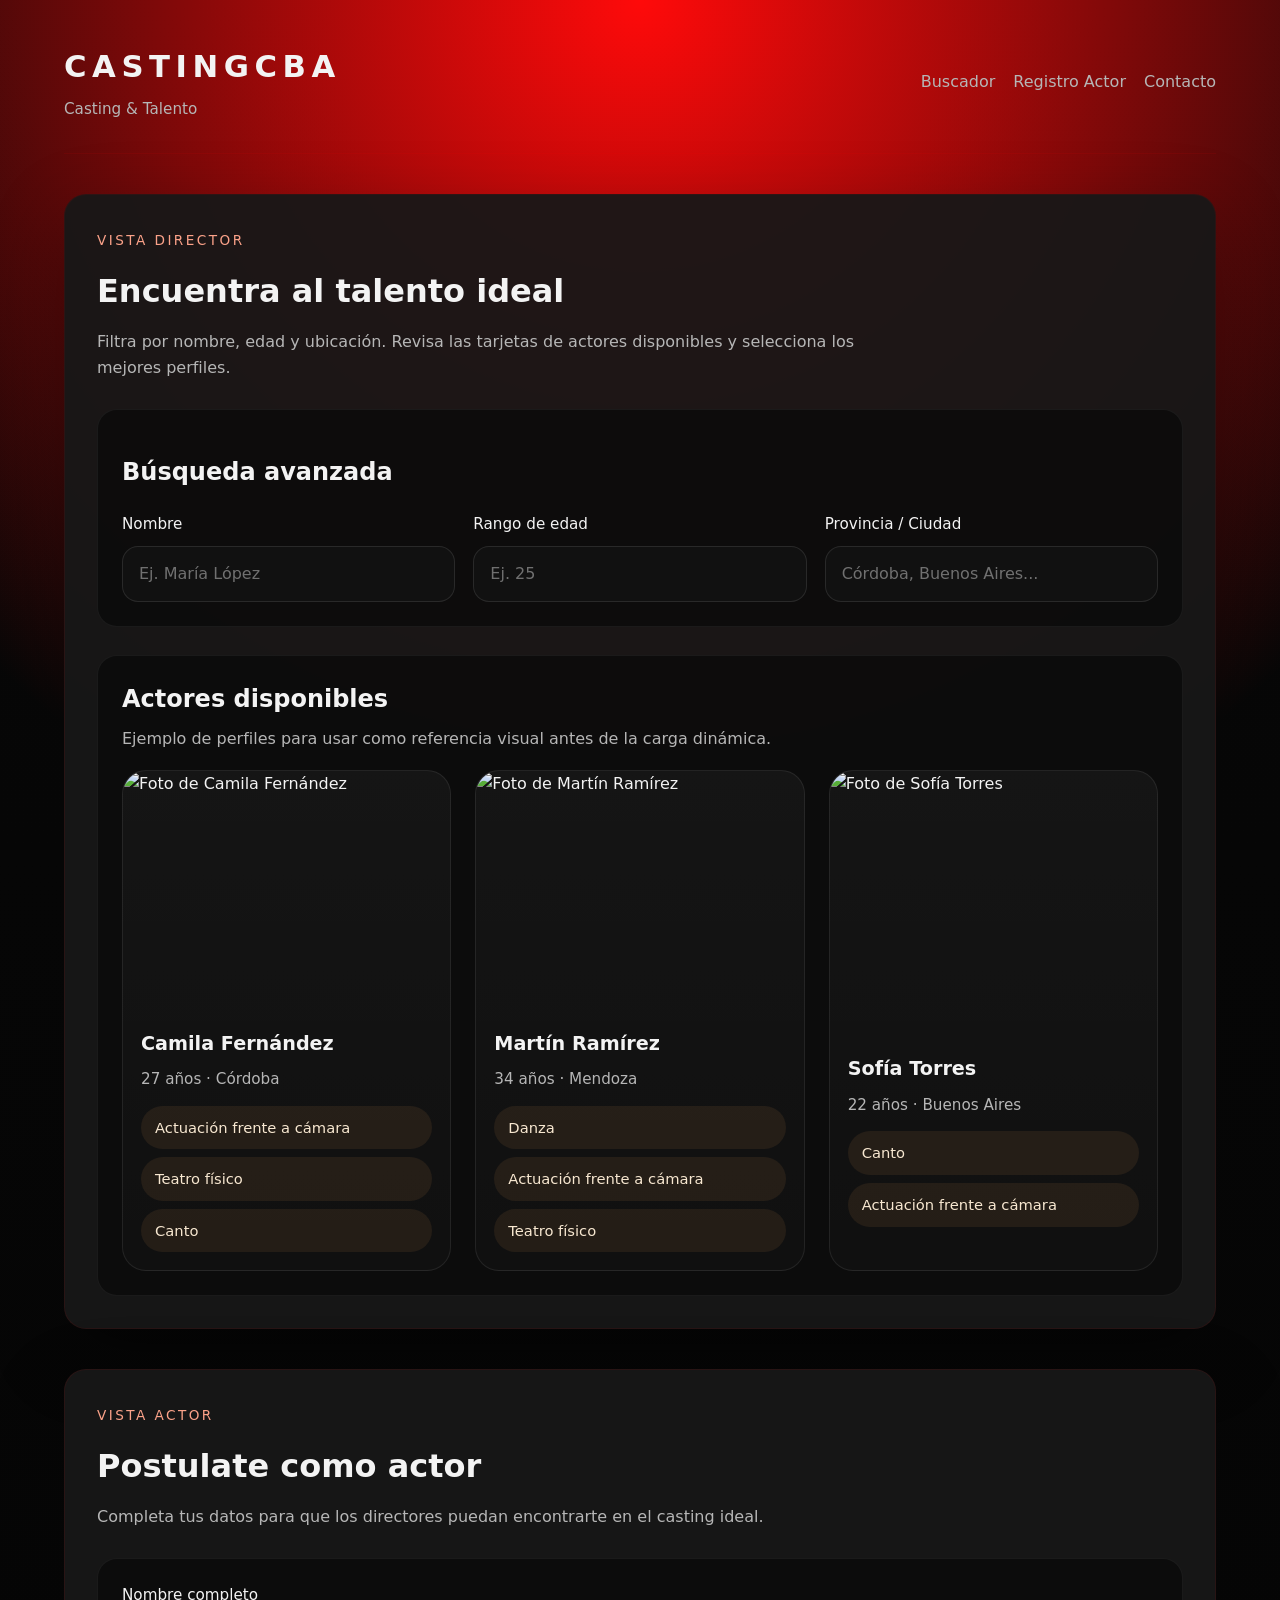
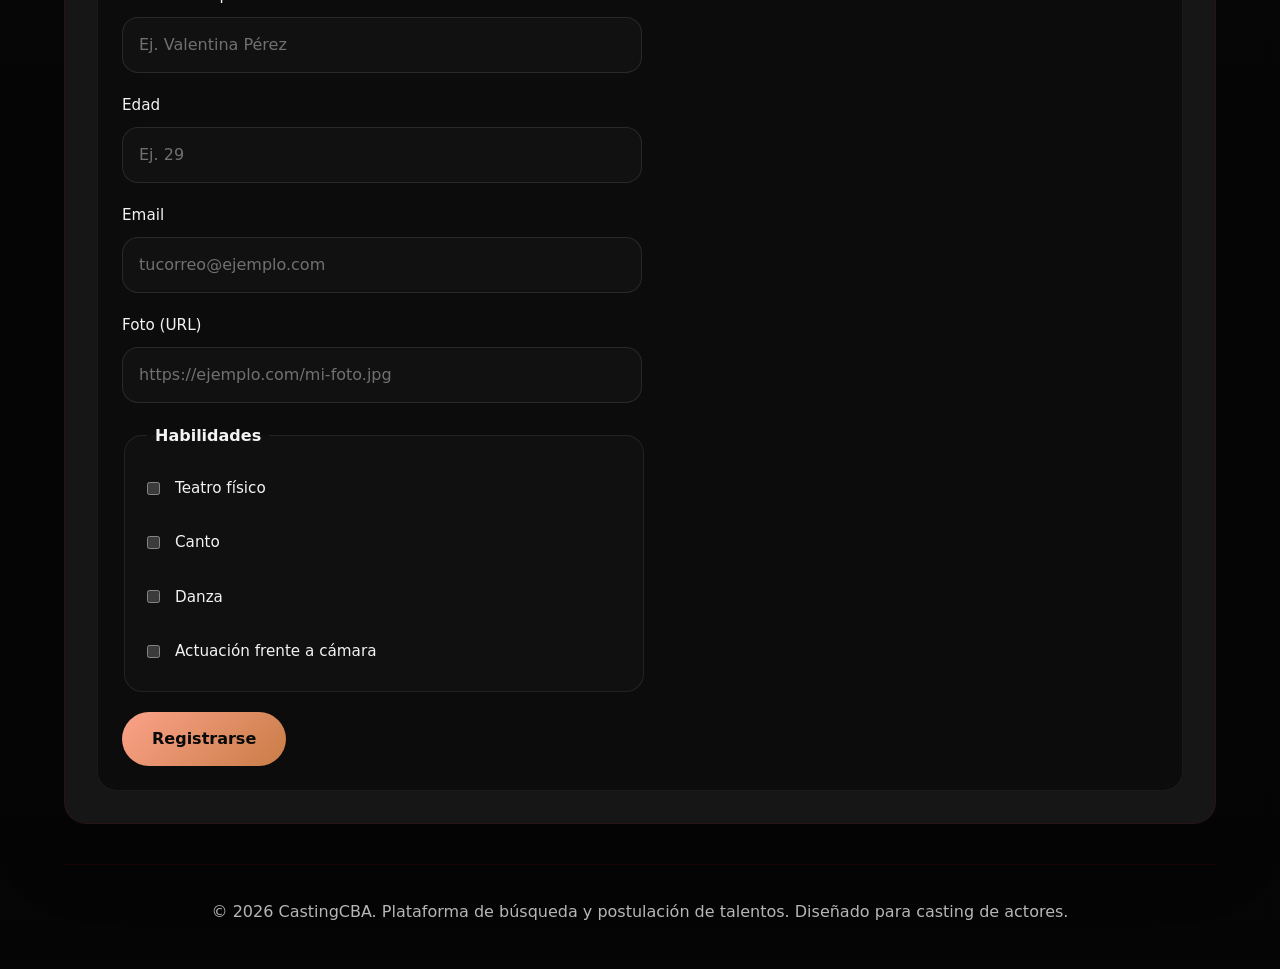
==== index.html @ 6329771c "base landing page" ====
<!DOCTYPE html>
<html lang="es">
<head>
    <meta charset="UTF-8">
    <meta name="viewport" content="width=device-width, initial-scale=1.0">
    <title>CastingCBA | Plataforma de Actores</title>
    <link rel="stylesheet" href="style.css">
</head>
<body>
    <div class="app-shell">
        <header class="site-header">
            <div class="brand">
                <span class="brand-logo">CastingCBA</span>
                <p class="brand-tag">Casting & Talento</p>
            </div>
            <nav class="main-nav" aria-label="Navegación principal">
                <a href="#buscador" class="nav-link">Buscador</a>
                <a href="#registro" class="nav-link">Registro Actor</a>
                <a href="#footer" class="nav-link">Contacto</a>
            </nav>
        </header>

        <main>
            <section id="buscador" class="page-section section-buscador">
                <div class="section-header">
                    <span class="eyebrow">Vista Director</span>
                    <h1>Encuentra al talento ideal</h1>
                    <p>Filtra por nombre, edad y ubicación. Revisa las tarjetas de actores disponibles y selecciona los mejores perfiles.</p>
                </div>

                <div class="panel filtro-panel" aria-labelledby="filtro-titulo">
                    <h2 id="filtro-titulo">Búsqueda avanzada</h2>
                    <form class="form-grid" id="formulario-buscador">
                        <label class="form-group" for="busqueda-input">
                            <span>Nombre</span>
                            <input type="search" id="busqueda-input" name="nombre" placeholder="Ej. María López">
                        </label>

                        <label class="form-group" for="busqueda-edad">
                            <span>Rango de edad</span>
                            <input type="number" id="busqueda-edad" name="edad" min="16" max="80" placeholder="Ej. 25">
                        </label>

                        <label class="form-group" for="busqueda-provincia">
                            <span>Provincia / Ciudad</span>
                            <input type="text" id="busqueda-provincia" name="ubicacion" placeholder="Córdoba, Buenos Aires...">
                        </label>
                    </form>
                </div>

                <div class="panel lista-panel">
                    <div class="panel-header">
                        <h2>Actores disponibles</h2>
                        <p>Ejemplo de perfiles para usar como referencia visual antes de la carga dinámica.</p>
                    </div>
                    <div id="contenedor-actores" class="actor-grid" role="list">
                        <article class="actor-card" role="listitem">
                            <div class="actor-card__media">
                                <img src="https://via.placeholder.com/320x320?text=Actriz" alt="Foto de Camila Fernández">
                            </div>
                            <div class="actor-card__body">
                                <h3>Camila Fernández</h3>
                                <p class="actor-meta">27 años · Córdoba</p>
                                <ul class="actor-skills">
                                    <li>Actuación frente a cámara</li>
                                    <li>Teatro físico</li>
                                    <li>Canto</li>
                                </ul>
                            </div>
                        </article>

                        <article class="actor-card" role="listitem">
                            <div class="actor-card__media">
                                <img src="https://via.placeholder.com/320x320?text=Actor" alt="Foto de Martín Ramírez">
                            </div>
                            <div class="actor-card__body">
                                <h3>Martín Ramírez</h3>
                                <p class="actor-meta">34 años · Mendoza</p>
                                <ul class="actor-skills">
                                    <li>Danza</li>
                                    <li>Actuación frente a cámara</li>
                                    <li>Teatro físico</li>
                                </ul>
                            </div>
                        </article>

                        <article class="actor-card" role="listitem">
                            <div class="actor-card__media">
                                <img src="https://via.placeholder.com/320x320?text=Actriz" alt="Foto de Sofía Torres">
                            </div>
                            <div class="actor-card__body">
                                <h3>Sofía Torres</h3>
                                <p class="actor-meta">22 años · Buenos Aires</p>
                                <ul class="actor-skills">
                                    <li>Canto</li>
                                    <li>Actuación frente a cámara</li>
                                </ul>
                            </div>
                        </article>
                    </div>
                </div>
            </section>

            <section id="registro" class="page-section section-registro">
                <div class="section-header">
                    <span class="eyebrow">Vista Actor</span>
                    <h2>Postulate como actor</h2>
                    <p>Completa tus datos para que los directores puedan encontrarte en el casting ideal.</p>
                </div>

                <div class="panel registro-panel">
                    <form id="formulario-actor" class="form-panel" novalidate>
                        <div class="form-group">
                            <label for="actor-nombre">Nombre completo</label>
                            <input type="text" id="actor-nombre" name="nombre" placeholder="Ej. Valentina Pérez" required>
                        </div>

                        <div class="form-group">
                            <label for="actor-edad">Edad</label>
                            <input type="number" id="actor-edad" name="edad" min="16" max="80" placeholder="Ej. 29" required>
                        </div>

                        <div class="form-group">
                            <label for="actor-email">Email</label>
                            <input type="email" id="actor-email" name="email" placeholder="tucorreo@ejemplo.com" required>
                        </div>

                        <div class="form-group">
                            <label for="actor-foto">Foto (URL)</label>
                            <input type="url" id="actor-foto" name="foto" placeholder="https://ejemplo.com/mi-foto.jpg">
                        </div>

                        <fieldset class="form-group skill-group">
                            <legend>Habilidades</legend>
                            <label class="checkbox-inline">
                                <input type="checkbox" name="habilidades" value="teatro-fisico">
                                Teatro físico
                            </label>
                            <label class="checkbox-inline">
                                <input type="checkbox" name="habilidades" value="canto">
                                Canto
                            </label>
                            <label class="checkbox-inline">
                                <input type="checkbox" name="habilidades" value="danza">
                                Danza
                            </label>
                            <label class="checkbox-inline">
                                <input type="checkbox" name="habilidades" value="actuacion-camara">
                                Actuación frente a cámara
                            </label>
                        </fieldset>

                        <button type="submit" class="btn-submit">Registrarse</button>
                    </form>
                </div>
            </section>
        </main>

        <footer id="footer" class="site-footer">
            <p>© 2026 CastingCBA. Plataforma de búsqueda y postulación de talentos. Diseñado para casting de actores.</p>
        </footer>
    </div>
</body>
</html>
---- style.css ----
:root {
    color-scheme: dark;
    --bg: #090909;
    --surface: rgba(24, 24, 24, 0.95);
    --surface-strong: #121212;
    --surface-soft: #1b1b1b;
    --text: #f3f3f3;
    --text-muted: #b6b6b6;
    --accent: #fba289;
    --accent-soft: rgba(218, 132, 51, 0.18);
    --border: rgba(245, 11, 11, 0.08);
    --radius: 22px;
    --shadow: 0 25px 75px rgba(0, 0, 0, 0.28);
    font-family: Inter, system-ui, -apple-system, BlinkMacSystemFont, "Segoe UI", sans-serif;
}

* {
    box-sizing: border-box;
}

html, body {
    margin: 0;
    min-height: 100%;
    background: radial-gradient(circle at top, rgba(555, 10, 10, 12), transparent 35%),
                linear-gradient(180deg, #080808 0%, #050505 100%);
    color: var(--text);
}

body {
    line-height: 1.6;
}

img {
    display: block;
    max-width: 100%;
    height: auto;
}

button, input, select {
    font: inherit;
}

.app-shell {
    max-width: 1200px;
    margin: 0 auto;
    padding: 24px;
}

.site-header {
    display: flex;
    flex-wrap: wrap;
    justify-content: space-between;
    align-items: center;
    gap: 24px;
    padding: 18px 0 32px;
    border-bottom: 1px solid var(--border);
}

.brand {
    display: flex;
    flex-direction: column;
    gap: 6px;
}

.brand-logo {
    font-size: clamp(1.8rem, 2.4vw, 2.4rem);
    letter-spacing: 0.18em;
    text-transform: uppercase;
    font-weight: 800;
    color: var(--text);
}

.brand-tag {
    margin: 0;
    color: var(--text-muted);
    font-size: 0.95rem;
}

.main-nav {
    display: flex;
    flex-wrap: wrap;
    gap: 18px;
}

.nav-link {
    color: var(--text-muted);
    text-decoration: none;
    transition: color 0.2s ease;
}

.nav-link:hover,
.nav-link:focus-visible {
    color: var(--accent);
}

.page-section {
    margin-top: 40px;
    padding: 32px;
    background: var(--surface);
    border: 1px solid var(--border);
    border-radius: var(--radius);
    box-shadow: var(--shadow);
}

.section-header {
    max-width: 760px;
    margin-bottom: 28px;
}

.eyebrow {
    display: inline-block;
    margin-bottom: 14px;
    color: var(--accent);
    font-size: 0.85rem;
    text-transform: uppercase;
    letter-spacing: 0.18em;
}

.section-header h1,
.section-header h2 {
    margin: 0 0 12px;
    font-size: clamp(2rem, 2.4vw, 2.4rem);
}

.section-header p {
    margin: 0;
    color: var(--text-muted);
    font-size: 1rem;
}

.panel {
    padding: 24px;
    background: rgba(12, 12, 12, 0.92);
    border: 1px solid rgba(255, 255, 255, 0.06);
    border-radius: 20px;
}

.filtro-panel {
    margin-bottom: 28px;
}

.panel-header {
    margin-bottom: 18px;
}

.panel-header h2 {
    margin: 0 0 8px;
    font-size: 1.5rem;
}

.panel-header p {
    margin: 0;
    color: var(--text-muted);
}

.form-grid {
    display: grid;
    gap: 18px;
    grid-template-columns: repeat(3, minmax(0, 1fr));
}

.form-group {
    display: flex;
    flex-direction: column;
    gap: 10px;
}

.form-group label,
.form-group span {
    font-size: 0.95rem;
    color: var(--text);
}

.form-group input,
.form-group select,
.form-group textarea {
    width: 100%;
    padding: 14px 16px;
    border-radius: 16px;
    border: 1px solid rgba(255,255,255,0.1);
    background: #111;
    color: var(--text);
}

.form-group input::placeholder {
    color: rgba(255,255,255,0.4);
}

.form-panel {
    display: grid;
    gap: 20px;
}

.form-panel .form-group {
    max-width: 520px;
}

.skill-group {
    border: 1px solid rgba(255,255,255,0.08);
    border-radius: 18px;
    padding: 18px;
    background: rgba(255,255,255,0.02);
}

.skill-group legend {
    padding: 0 8px;
    margin-left: 4px;
    color: var(--text);
    font-weight: 600;
}

.checkbox-inline {
    display: flex;
    align-items: center;
    gap: 12px;
    padding: 10px 0;
    color: var(--text-muted);
}

.checkbox-inline input {
    width: auto;
    accent-color: var(--accent);
}

.btn-submit {
    width: fit-content;
    padding: 14px 30px;
    border: none;
    border-radius: 999px;
    background: linear-gradient(135deg, var(--accent), #c97c46);
    color: #090909;
    font-weight: 700;
    cursor: pointer;
    transition: transform 0.2s ease, box-shadow 0.2s ease;
}

.btn-submit:hover,
.btn-submit:focus-visible {
    transform: translateY(-1px);
    box-shadow: 0 18px 35px rgba(212, 144, 79, 0.22);
}

.actor-grid {
    display: grid;
    gap: 24px;
    grid-template-columns: repeat(auto-fit, minmax(240px, 1fr));
}

.actor-card {
    display: grid;
    gap: 20px;
    border-radius: 24px;
    overflow: hidden;
    background: linear-gradient(180deg, rgba(255,255,255,0.04), rgba(255,255,255,0.02));
    border: 1px solid rgba(255,255,255,0.08);
    transition: transform 0.2s ease, border-color 0.2s ease;
}

.actor-card:hover {
    transform: translateY(-4px);
    border-color: rgba(212, 144, 79, 0.35);
}

.actor-card__media {
    min-height: 220px;
    overflow: hidden;
}

.actor-card__media img {
    width: 100%;
    height: 100%;
    object-fit: cover;
    display: block;
}

.actor-card__body {
    padding: 18px;
}

.actor-card h3 {
    margin: 0 0 8px;
    font-size: 1.2rem;
}

.actor-meta {
    margin: 0 0 14px;
    color: var(--text-muted);
    font-size: 0.95rem;
}

.actor-skills {
    list-style: none;
    margin: 0;
    padding: 0;
    display: grid;
    gap: 8px;
    color: var(--text);
}

.actor-skills li {
    padding: 10px 14px;
    border-radius: 999px;
    background: rgba(212, 144, 79, 0.1);
    color: #f7e7d0;
    font-size: 0.92rem;
}

.site-footer {
    margin: 40px 0 20px;
    padding-top: 18px;
    color: var(--text-muted);
    border-top: 1px solid var(--border);
    text-align: center;
}

.d-none {
    display: none !important;
}

@media (max-width: 900px) {
    .form-grid {
        grid-template-columns: 1fr;
    }

    .site-header {
        flex-direction: column;
        align-items: flex-start;
    }
}

@media (max-width: 640px) {
    .app-shell {
        padding: 18px;
    }

    .page-section {
        padding: 22px;
    }

    .actor-card__body {
        padding: 16px;
    }
}
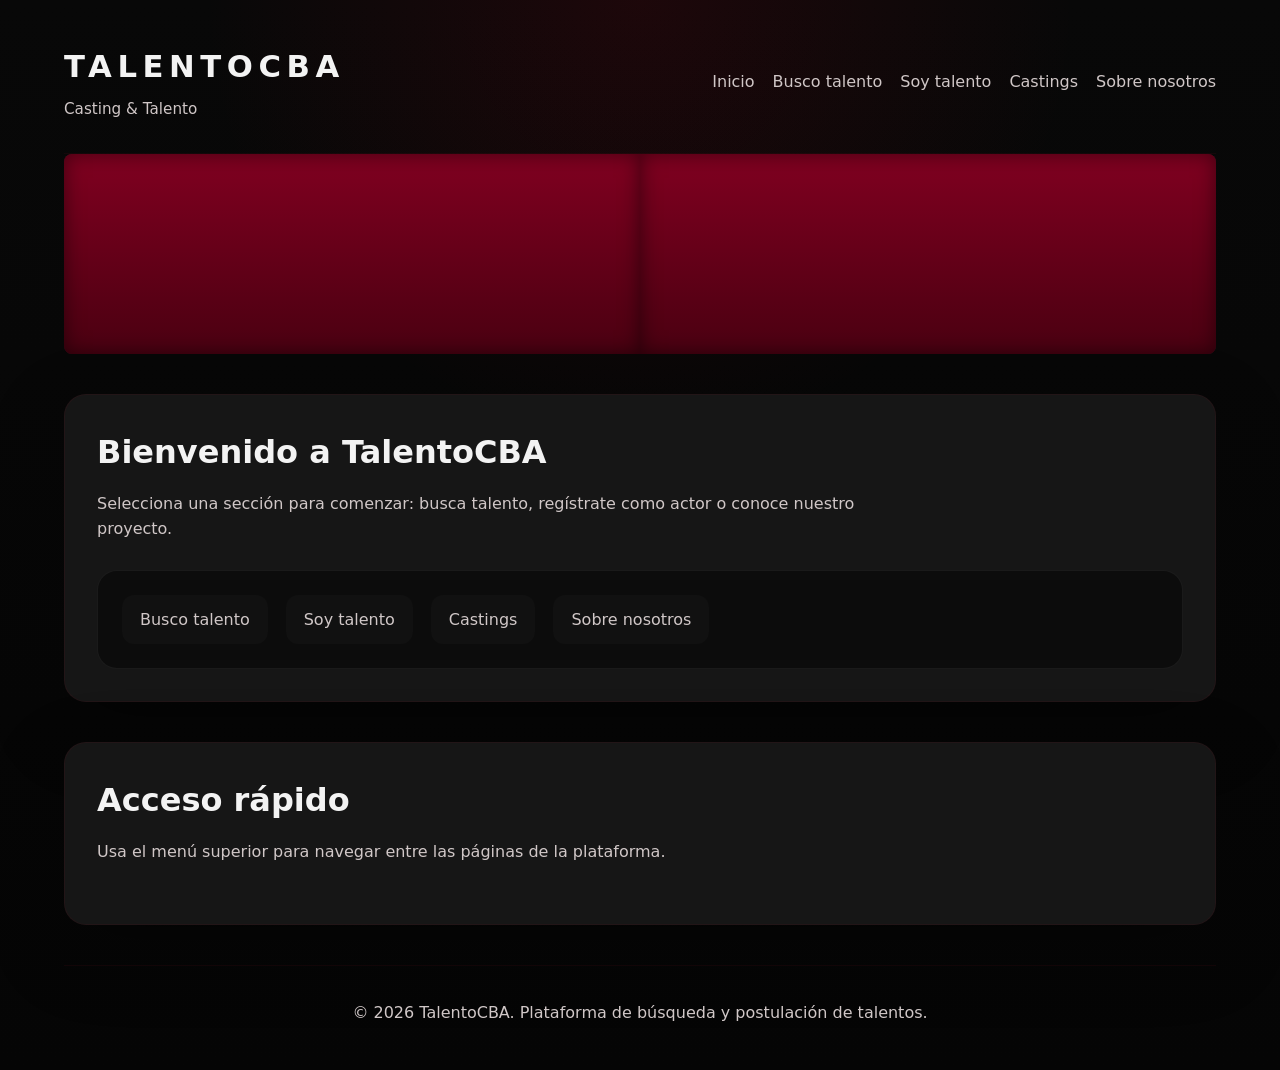
==== commit aeace97a: "antes de sass" ====
--- a/index.html
+++ b/index.html
@@ -3,161 +3,67 @@
 <head>
     <meta charset="UTF-8">
     <meta name="viewport" content="width=device-width, initial-scale=1.0">
-    <title>CastingCBA | Plataforma de Actores</title>
+    <title>TalentoCBA | Plataforma de Actores</title>
     <link rel="stylesheet" href="style.css">
 </head>
 <body>
     <div class="app-shell">
         <header class="site-header">
             <div class="brand">
-                <span class="brand-logo">CastingCBA</span>
+                <span class="brand-logo">TalentoCBA</span>
                 <p class="brand-tag">Casting & Talento</p>
             </div>
             <nav class="main-nav" aria-label="Navegación principal">
-                <a href="#buscador" class="nav-link">Buscador</a>
-                <a href="#registro" class="nav-link">Registro Actor</a>
-                <a href="#footer" class="nav-link">Contacto</a>
+                <a href="index.html" class="nav-link">Inicio</a>
+                <a href="busco-talento.html" class="nav-link">Busco talento</a>
+                <a href="soy-talento.html" class="nav-link">Soy talento</a>
+                <a href="castings.html" class="nav-link">Castings</a>
+                <a href="sobre-nosotros.html" class="nav-link">Sobre nosotros</a>
             </nav>
         </header>
 
         <main>
-            <section id="buscador" class="page-section section-buscador">
+
+            <div class="escenario-teatro">
+  
+                <div class="telon-hoja izquierda"></div>
+                <div class="telon-hoja derecha"></div>
+                
+                    <div class="contenido-escenario">
+                        <h3>¡El espectáculo está por comenzar!</h3>
+                        <p>Explorá los perfiles más destacados de la provincia.</p>
+                    </div>
+
+            </div>
+            
+            <section class="page-section">
                 <div class="section-header">
-                    <span class="eyebrow">Vista Director</span>
-                    <h1>Encuentra al talento ideal</h1>
-                    <p>Filtra por nombre, edad y ubicación. Revisa las tarjetas de actores disponibles y selecciona los mejores perfiles.</p>
+                    <h1>Bienvenido a TalentoCBA</h1>
+                    <p>Selecciona una sección para comenzar: busca talento, regístrate como actor o conoce nuestro proyecto.</p>
                 </div>
 
-                <div class="panel filtro-panel" aria-labelledby="filtro-titulo">
-                    <h2 id="filtro-titulo">Búsqueda avanzada</h2>
-                    <form class="form-grid" id="formulario-buscador">
-                        <label class="form-group" for="busqueda-input">
-                            <span>Nombre</span>
-                            <input type="search" id="busqueda-input" name="nombre" placeholder="Ej. María López">
-                        </label>
-
-                        <label class="form-group" for="busqueda-edad">
-                            <span>Rango de edad</span>
-                            <input type="number" id="busqueda-edad" name="edad" min="16" max="80" placeholder="Ej. 25">
-                        </label>
-
-                        <label class="form-group" for="busqueda-provincia">
-                            <span>Provincia / Ciudad</span>
-                            <input type="text" id="busqueda-provincia" name="ubicacion" placeholder="Córdoba, Buenos Aires...">
-                        </label>
-                    </form>
-                </div>
-
-                <div class="panel lista-panel">
-                    <div class="panel-header">
-                        <h2>Actores disponibles</h2>
-                        <p>Ejemplo de perfiles para usar como referencia visual antes de la carga dinámica.</p>
-                    </div>
-                    <div id="contenedor-actores" class="actor-grid" role="list">
-                        <article class="actor-card" role="listitem">
-                            <div class="actor-card__media">
-                                <img src="https://via.placeholder.com/320x320?text=Actriz" alt="Foto de Camila Fernández">
-                            </div>
-                            <div class="actor-card__body">
-                                <h3>Camila Fernández</h3>
-                                <p class="actor-meta">27 años · Córdoba</p>
-                                <ul class="actor-skills">
-                                    <li>Actuación frente a cámara</li>
-                                    <li>Teatro físico</li>
-                                    <li>Canto</li>
-                                </ul>
-                            </div>
-                        </article>
-
-                        <article class="actor-card" role="listitem">
-                            <div class="actor-card__media">
-                                <img src="https://via.placeholder.com/320x320?text=Actor" alt="Foto de Martín Ramírez">
-                            </div>
-                            <div class="actor-card__body">
-                                <h3>Martín Ramírez</h3>
-                                <p class="actor-meta">34 años · Mendoza</p>
-                                <ul class="actor-skills">
-                                    <li>Danza</li>
-                                    <li>Actuación frente a cámara</li>
-                                    <li>Teatro físico</li>
-                                </ul>
-                            </div>
-                        </article>
-
-                        <article class="actor-card" role="listitem">
-                            <div class="actor-card__media">
-                                <img src="https://via.placeholder.com/320x320?text=Actriz" alt="Foto de Sofía Torres">
-                            </div>
-                            <div class="actor-card__body">
-                                <h3>Sofía Torres</h3>
-                                <p class="actor-meta">22 años · Buenos Aires</p>
-                                <ul class="actor-skills">
-                                    <li>Canto</li>
-                                    <li>Actuación frente a cámara</li>
-                                </ul>
-                            </div>
-                        </article>
-                    </div>
+                <div class="panel">
+                    <nav class="home-links">
+                        <ul>
+                            <li><a class="nav-link" href="busco-talento.html">Busco talento</a></li>
+                            <li><a class="nav-link" href="soy-talento.html">Soy talento</a></li>
+                            <li><a class="nav-link" href="castings.html">Castings</a></li>
+                            <li><a class="nav-link" href="sobre-nosotros.html">Sobre nosotros</a></li>
+                        </ul>
+                    </nav>
                 </div>
             </section>
 
-            <section id="registro" class="page-section section-registro">
+            <section class="page-section">
                 <div class="section-header">
-                    <span class="eyebrow">Vista Actor</span>
-                    <h2>Postulate como actor</h2>
-                    <p>Completa tus datos para que los directores puedan encontrarte en el casting ideal.</p>
-                </div>
-
-                <div class="panel registro-panel">
-                    <form id="formulario-actor" class="form-panel" novalidate>
-                        <div class="form-group">
-                            <label for="actor-nombre">Nombre completo</label>
-                            <input type="text" id="actor-nombre" name="nombre" placeholder="Ej. Valentina Pérez" required>
-                        </div>
-
-                        <div class="form-group">
-                            <label for="actor-edad">Edad</label>
-                            <input type="number" id="actor-edad" name="edad" min="16" max="80" placeholder="Ej. 29" required>
-                        </div>
-
-                        <div class="form-group">
-                            <label for="actor-email">Email</label>
-                            <input type="email" id="actor-email" name="email" placeholder="tucorreo@ejemplo.com" required>
-                        </div>
-
-                        <div class="form-group">
-                            <label for="actor-foto">Foto (URL)</label>
-                            <input type="url" id="actor-foto" name="foto" placeholder="https://ejemplo.com/mi-foto.jpg">
-                        </div>
-
-                        <fieldset class="form-group skill-group">
-                            <legend>Habilidades</legend>
-                            <label class="checkbox-inline">
-                                <input type="checkbox" name="habilidades" value="teatro-fisico">
-                                Teatro físico
-                            </label>
-                            <label class="checkbox-inline">
-                                <input type="checkbox" name="habilidades" value="canto">
-                                Canto
-                            </label>
-                            <label class="checkbox-inline">
-                                <input type="checkbox" name="habilidades" value="danza">
-                                Danza
-                            </label>
-                            <label class="checkbox-inline">
-                                <input type="checkbox" name="habilidades" value="actuacion-camara">
-                                Actuación frente a cámara
-                            </label>
-                        </fieldset>
-
-                        <button type="submit" class="btn-submit">Registrarse</button>
-                    </form>
+                    <h2>Acceso rápido</h2>
+                    <p>Usa el menú superior para navegar entre las páginas de la plataforma.</p>
                 </div>
             </section>
         </main>
 
         <footer id="footer" class="site-footer">
-            <p>© 2026 CastingCBA. Plataforma de búsqueda y postulación de talentos. Diseñado para casting de actores.</p>
+            <p>© 2026 TalentoCBA. Plataforma de búsqueda y postulación de talentos.</p>
         </footer>
     </div>
 </body>
--- a/style.css
+++ b/style.css
@@ -5,10 +5,13 @@
     --surface-strong: #121212;
     --surface-soft: #1b1b1b;
     --text: #f3f3f3;
-    --text-muted: #b6b6b6;
-    --accent: #fba289;
-    --accent-soft: rgba(218, 132, 51, 0.18);
-    --border: rgba(245, 11, 11, 0.08);
+    --text-muted: #d0c7c7;
+    --accent: #b11226; /* rojo telón */
+    --accent-strong: #7a0b18; /* rojo oscuro */
+    --accent-soft: rgba(182, 3, 27, 0.12);
+    --accent-contrast: #27ae60; /* verde contraste */
+    --accent-contrast-soft: rgba(29, 214, 106, 0.12);
+    --border: rgba(177, 18, 38, 0.08);
     --radius: 22px;
     --shadow: 0 25px 75px rgba(0, 0, 0, 0.28);
     font-family: Inter, system-ui, -apple-system, BlinkMacSystemFont, "Segoe UI", sans-serif;
@@ -21,7 +24,7 @@
 html, body {
     margin: 0;
     min-height: 100%;
-    background: radial-gradient(circle at top, rgba(555, 10, 10, 12), transparent 35%),
+    background: radial-gradient(circle at top, var(--accent-soft), transparent 35%),
                 linear-gradient(180deg, #080808 0%, #050505 100%);
     color: var(--text);
 }
@@ -78,8 +81,24 @@
 
 .main-nav {
     display: flex;
-    flex-wrap: wrap;
     gap: 18px;
+    align-items: center;
+}
+
+/* Home links (index hub) */
+.home-links ul {
+    list-style: none;
+    margin: 0;
+    padding: 0;
+    display: flex;
+    gap: 18px;
+}
+
+.home-links a.nav-link {
+    display: inline-block;
+    padding: 12px 18px;
+    border-radius: 12px;
+    background: rgba(255,255,255,0.02);
 }
 
 .nav-link {
@@ -237,7 +256,7 @@
 .btn-submit:hover,
 .btn-submit:focus-visible {
     transform: translateY(-1px);
-    box-shadow: 0 18px 35px rgba(212, 144, 79, 0.22);
+    box-shadow: 0 18px 35px rgba(39, 174, 96, 0.18);
 }
 
 .actor-grid {
@@ -258,7 +277,7 @@
 
 .actor-card:hover {
     transform: translateY(-4px);
-    border-color: rgba(212, 144, 79, 0.35);
+    border-color: rgba(177, 18, 38, 0.35);
 }
 
 .actor-card__media {
@@ -300,8 +319,8 @@
 .actor-skills li {
     padding: 10px 14px;
     border-radius: 999px;
-    background: rgba(212, 144, 79, 0.1);
-    color: #f7e7d0;
+    background: var(--accent-contrast-soft);
+    color: #e7fbef;
     font-size: 0.92rem;
 }
 
@@ -341,3 +360,120 @@
         padding: 16px;
     }
 }
+
+/* Additional responsive refinements */
+@media (max-width: 1100px) {
+    .app-shell {
+        padding: 20px;
+    }
+
+    .form-grid {
+        grid-template-columns: repeat(2, minmax(0, 1fr));
+    }
+
+    .section-header h1,
+    .section-header h2 {
+        font-size: clamp(1.6rem, 2.2vw, 2rem);
+    }
+}
+
+@media (max-width: 900px) {
+    .actor-grid {
+        grid-template-columns: 1fr 1fr;
+    }
+
+    .actor-card__media {
+        min-height: 180px;
+    }
+
+    .brand-logo {
+        font-size: 1.6rem;
+    }
+}
+
+@media (max-width: 700px) {
+    .form-grid {
+        grid-template-columns: 1fr;
+    }
+
+    .actor-grid {
+        grid-template-columns: 1fr;
+    }
+
+    .actor-card__media {
+        min-height: 140px;
+    }
+
+    .main-nav {
+        width: 100%;
+        justify-content: flex-start;
+        gap: 12px;
+        flex-wrap: wrap;
+    }
+
+    .nav-link {
+        padding: 8px 10px;
+    }
+}
+
+/* Reduce heavy shadows on small devices */
+@media (max-width: 480px) {
+    .page-section,
+    .panel {
+        box-shadow: none;
+        border-radius: 14px;
+        padding: 18px;
+    }
+
+    .brand-tag {
+        font-size: 0.85rem;
+    }
+}
+/* Contenedor principal */
+.escenario-teatro {
+  position: relative;
+  width: 100%;
+  height: 200px; /* Podés cambiar la altura a tu gusto */
+  background-color: #1a1a1a; /* Fondo oscuro detrás del telón */
+  overflow: hidden;
+  border-radius: 8px;
+  margin-bottom: 20px;
+  display: flex;
+  justify-content: center;
+  align-items: center;
+  cursor: pointer;
+}
+
+/* Estilo base para ambas hojas del telón */
+.telon-hoja {
+  position: absolute;
+  top: 0;
+  height: 100%;
+  background: linear-gradient(to bottom, #800020, #4a0011); /* Rojo carmesí teatral */
+  width: 50%; /* Cada una ocupa la mitad */
+  transition: width 0.8s ease-in-out; /* Controla la velocidad de apertura */
+  z-index: 2;
+  box-shadow: inset 0 0 20px rgba(0, 0, 0, 0.5); /* Simula pliegues */
+}
+
+.telon-hoja.izquierda {
+  left: 0;
+}
+
+.telon-hoja.derecha {
+  right: 0;
+}
+
+/* El texto o contenido que queda abajo */
+.contenido-escenario {
+  position: relative;
+  z-index: 1;
+  text-align: center;
+  color: #ffffff;
+  padding: 20px;
+}
+
+/* --- LA MAGIA DEL HOVER (Apertura) --- */
+.escenario-teatro:hover .telon-hoja {
+  width: 0%; /* Al pasar el mouse, las hojas se encogen a cero */
+}
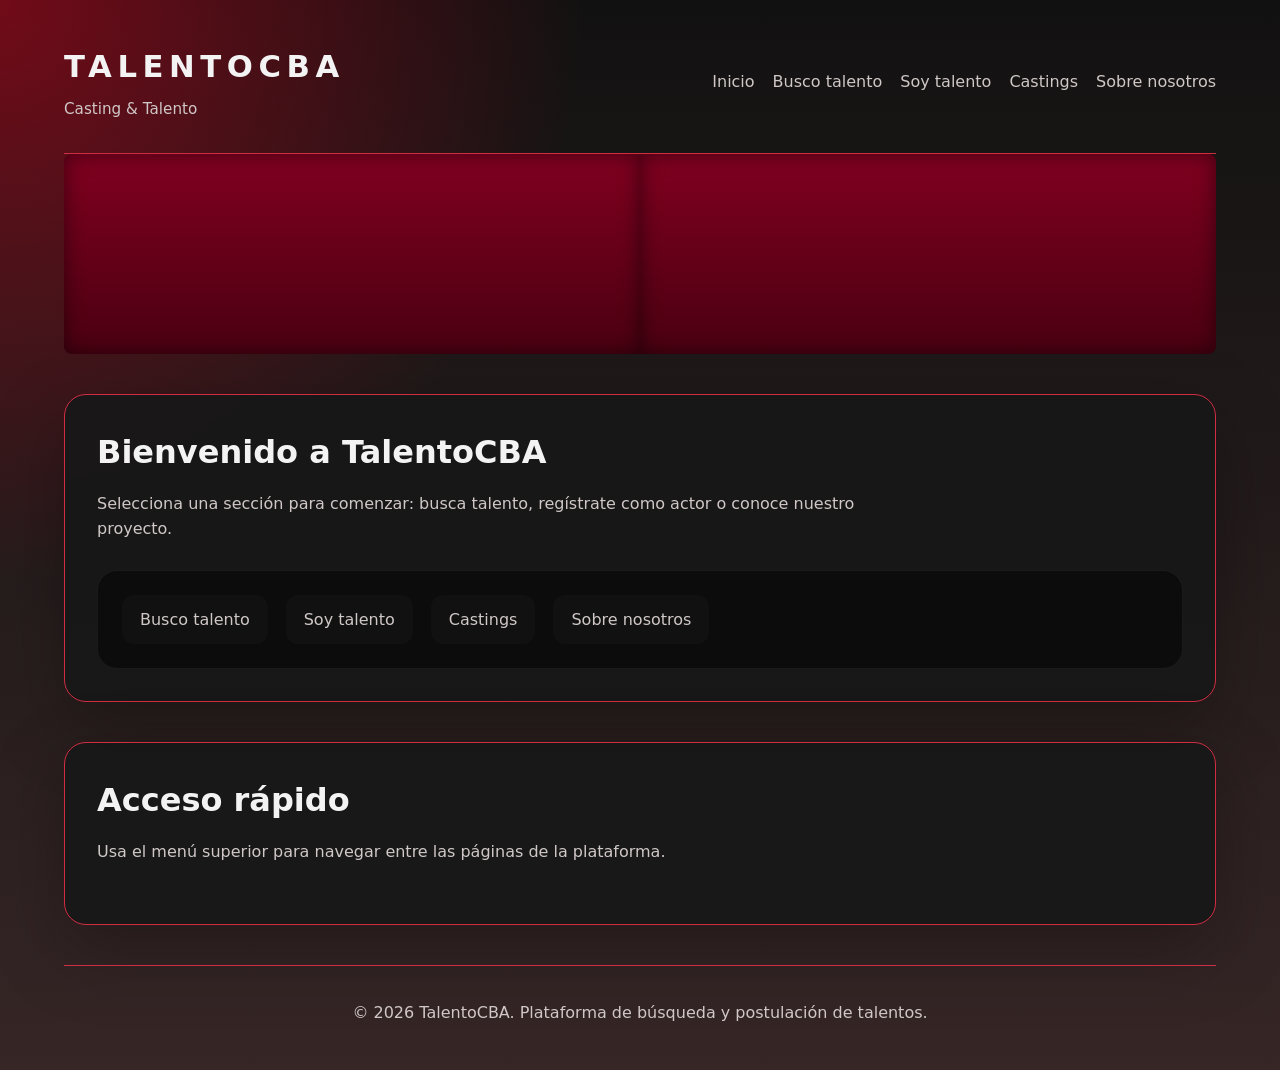
==== commit cbb2bbe4: "solucione tema de dos archivos css" ====
--- a/index.html
+++ b/index.html
@@ -4,7 +4,7 @@
     <meta charset="UTF-8">
     <meta name="viewport" content="width=device-width, initial-scale=1.0">
     <title>TalentoCBA | Plataforma de Actores</title>
-    <link rel="stylesheet" href="style.css">
+    <link rel="stylesheet" href="css/style.css">
 </head>
 <body>
     <div class="app-shell">
--- a/css/style.css
+++ b/css/style.css
@@ -0,0 +1,419 @@
+* {
+  box-sizing: border-box;
+}
+
+html, body {
+  margin: 0;
+  min-height: 100%;
+  background: radial-gradient(circle at top left, rgba(248, 2, 35, 0.4156862745), transparent 35%), linear-gradient(180deg, #121111 0%, #362626 100%);
+  color: #f3f3f3;
+  font-family: Inter, system-ui, -apple-system, BlinkMacSystemFont, "Segoe UI", sans-serif;
+}
+
+body {
+  line-height: 1.6;
+}
+
+img {
+  display: block;
+  max-width: 100%;
+  height: auto;
+}
+
+button, input, select {
+  font: inherit;
+}
+
+.d-none {
+  display: none !important;
+}
+
+.app-shell {
+  max-width: 1200px;
+  margin: 0 auto;
+  padding: 24px;
+}
+
+.site-header {
+  display: flex;
+  flex-wrap: wrap;
+  justify-content: space-between;
+  align-items: center;
+  gap: 24px;
+  padding: 18px 0 32px;
+  border-bottom: 1px solid rgb(207, 45, 66);
+}
+
+.brand {
+  display: flex;
+  flex-direction: column;
+  gap: 6px;
+}
+
+.brand-logo {
+  font-size: clamp(1.8rem, 2.4vw, 2.4rem);
+  letter-spacing: 0.18em;
+  text-transform: uppercase;
+  font-weight: 800;
+  color: gradient(rgba(13, 141, 66, 0.478)) from 0% to 100% via #b11226;
+}
+
+.brand-tag {
+  margin: 0;
+  color: #d0c7c7;
+  font-size: 0.95rem;
+}
+
+.main-nav {
+  display: flex;
+  gap: 18px;
+  align-items: center;
+}
+
+.home-links ul {
+  list-style: none;
+  margin: 0;
+  padding: 0;
+  display: flex;
+  gap: 18px;
+}
+
+.home-links a.nav-link {
+  display: inline-block;
+  padding: 12px 18px;
+  border-radius: 12px;
+  background: rgba(255, 255, 255, 0.02);
+}
+
+.nav-link {
+  color: #d0c7c7;
+  text-decoration: none;
+  transition: color 0.2s ease;
+}
+.nav-link:hover, .nav-link:focus-visible {
+  color: #b11226;
+}
+
+.page-section {
+  margin-top: 40px;
+  padding: 32px;
+  background: rgba(24, 24, 24, 0.95);
+  border: 1px solid rgb(207, 45, 66);
+  border-radius: 22px;
+  box-shadow: 0 25px 75px rgba(0, 0, 0, 0.28);
+}
+
+.section-header {
+  max-width: 760px;
+  margin-bottom: 28px;
+}
+.section-header h1,
+.section-header h2 {
+  margin: 0 0 12px;
+  font-size: clamp(2rem, 2.4vw, 2.4rem);
+}
+.section-header p {
+  margin: 0;
+  color: #d0c7c7;
+  font-size: 1rem;
+}
+
+.eyebrow {
+  display: inline-block;
+  margin-bottom: 14px;
+  color: #b11226;
+  font-size: 0.85rem;
+  text-transform: uppercase;
+  letter-spacing: 0.18em;
+}
+
+.panel {
+  padding: 24px;
+  background: rgba(12, 12, 12, 0.92);
+  border: 1px solid rgba(255, 255, 255, 0.06);
+  border-radius: 20px;
+}
+
+.site-footer {
+  margin: 40px 0 20px;
+  padding-top: 18px;
+  color: #d0c7c7;
+  border-top: 1px solid rgb(207, 45, 66);
+  text-align: center;
+}
+
+.form-grid {
+  display: grid;
+  gap: 18px;
+  grid-template-columns: repeat(3, minmax(0, 1fr));
+}
+
+.form-group {
+  display: flex;
+  flex-direction: column;
+  gap: 10px;
+}
+.form-group label,
+.form-group span {
+  font-size: 0.95rem;
+  color: #f3f3f3;
+}
+.form-group input,
+.form-group select,
+.form-group textarea {
+  width: 100%;
+  padding: 14px 16px;
+  border-radius: 16px;
+  border: 1px solid rgba(255, 255, 255, 0.1);
+  background: #111;
+  color: #f3f3f3;
+}
+.form-group input::placeholder {
+  color: rgba(255, 255, 255, 0.4);
+}
+
+.form-panel {
+  display: grid;
+  gap: 20px;
+}
+
+.form-panel .form-group {
+  max-width: 520px;
+}
+
+.skill-group {
+  border: 1px solid rgba(255, 255, 255, 0.08);
+  border-radius: 18px;
+  padding: 18px;
+  background: rgba(255, 255, 255, 0.02);
+}
+
+.skill-group legend {
+  padding: 0 8px;
+  margin-left: 4px;
+  color: #f3f3f3;
+  font-weight: 600;
+}
+
+.checkbox-inline {
+  display: flex;
+  align-items: center;
+  gap: 12px;
+  padding: 10px 0;
+  color: #d0c7c7;
+}
+.checkbox-inline input {
+  width: auto;
+  accent-color: #b11226;
+}
+
+.btn-submit {
+  width: fit-content;
+  padding: 14px 30px;
+  border: none;
+  border-radius: 999px;
+  background: linear-gradient(135deg, #b11226, #c97c46);
+  color: #090909;
+  font-weight: 700;
+  cursor: pointer;
+  transition: transform 0.2s ease, box-shadow 0.2s ease;
+}
+.btn-submit:hover, .btn-submit:focus-visible {
+  transform: translateY(-1px);
+  box-shadow: 0 18px 35px rgba(39, 174, 96, 0.18);
+}
+
+.actor-grid {
+  display: grid;
+  gap: 24px;
+  grid-template-columns: repeat(auto-fit, minmax(240px, 1fr));
+}
+
+.actor-card, .casting-card {
+  display: grid;
+  gap: 20px;
+  border-radius: 24px;
+  overflow: hidden;
+  background: linear-gradient(180deg, rgba(255, 255, 255, 0.04), rgba(255, 255, 255, 0.02));
+  border: 1px solid rgba(255, 255, 255, 0.08);
+  transition: transform 0.2s ease, border-color 0.2s ease;
+}
+.actor-card:hover, .casting-card:hover {
+  transform: translateY(-4px);
+  border-color: rgba(177, 18, 38, 0.35);
+}
+
+.actor-card__media {
+  min-height: 220px;
+  overflow: hidden;
+}
+.actor-card__media img {
+  width: 100%;
+  height: 100%;
+  object-fit: cover;
+  display: block;
+}
+
+.actor-card__body {
+  padding: 18px;
+}
+
+.actor-card h3, .casting-card h3 {
+  margin: 0 0 8px;
+  font-size: 1.2rem;
+}
+
+.actor-meta {
+  margin: 0 0 14px;
+  color: #d0c7c7;
+  font-size: 0.95rem;
+}
+
+.actor-skills {
+  list-style: none;
+  margin: 0;
+  padding: 0;
+  display: grid;
+  gap: 8px;
+  color: #f3f3f3;
+}
+.actor-skills li {
+  padding: 10px 14px;
+  border-radius: 999px;
+  background: rgba(29, 214, 106, 0.12);
+  color: #e7fbef;
+  font-size: 0.92rem;
+}
+
+.casting-card__media {
+  min-height: 180px;
+}
+
+.casting-card__body {
+  padding: 18px;
+}
+
+.casting-info {
+  margin: 0 0 12px;
+  color: #d0c7c7;
+}
+
+.escenario-teatro {
+  position: relative;
+  width: 100%;
+  height: 200px;
+  background-color: #1a1a1a;
+  overflow: hidden;
+  border-radius: 8px;
+  margin-bottom: 20px;
+  display: flex;
+  justify-content: center;
+  align-items: center;
+  cursor: pointer;
+}
+
+.telon-hoja {
+  position: absolute;
+  top: 0;
+  height: 100%;
+  background: linear-gradient(to bottom, #800020, #4a0011);
+  width: 50%;
+  transition: width 0.8s ease-in-out;
+  z-index: 2;
+  box-shadow: inset 0 0 20px rgba(0, 0, 0, 0.5);
+}
+
+.telon-hoja.izquierda {
+  left: 0;
+}
+
+.telon-hoja.derecha {
+  right: 0;
+}
+
+.contenido-escenario {
+  position: relative;
+  z-index: 1;
+  text-align: center;
+  color: #ffffff;
+  padding: 20px;
+}
+
+.escenario-teatro:hover .telon-hoja {
+  width: 0%;
+}
+
+@media (max-width: 1100px) {
+  .app-shell {
+    padding: 20px;
+  }
+  .form-grid {
+    grid-template-columns: repeat(2, minmax(0, 1fr));
+  }
+  .section-header h1,
+  .section-header h2 {
+    font-size: clamp(1.6rem, 2.2vw, 2rem);
+  }
+}
+@media (max-width: 900px) {
+  .form-grid {
+    grid-template-columns: 1fr;
+  }
+  .site-header {
+    flex-direction: column;
+    align-items: flex-start;
+  }
+  .actor-grid {
+    grid-template-columns: 1fr 1fr;
+  }
+  .actor-card__media {
+    min-height: 180px;
+  }
+  .brand-logo {
+    font-size: 1.6rem;
+  }
+}
+@media (max-width: 700px) {
+  .form-grid {
+    grid-template-columns: 1fr;
+  }
+  .actor-grid {
+    grid-template-columns: 1fr;
+  }
+  .actor-card__media {
+    min-height: 140px;
+  }
+  .main-nav {
+    width: 100%;
+    justify-content: flex-start;
+    gap: 12px;
+    flex-wrap: wrap;
+  }
+  .nav-link {
+    padding: 8px 10px;
+  }
+}
+@media (max-width: 640px) {
+  .app-shell {
+    padding: 18px;
+  }
+  .page-section {
+    padding: 22px;
+  }
+  .actor-card__body {
+    padding: 16px;
+  }
+}
+@media (max-width: 480px) {
+  .page-section,
+  .panel {
+    box-shadow: none;
+    border-radius: 14px;
+    padding: 18px;
+  }
+  .brand-tag {
+    font-size: 0.85rem;
+  }
+}
+
+/*# sourceMappingURL=style.css.map */
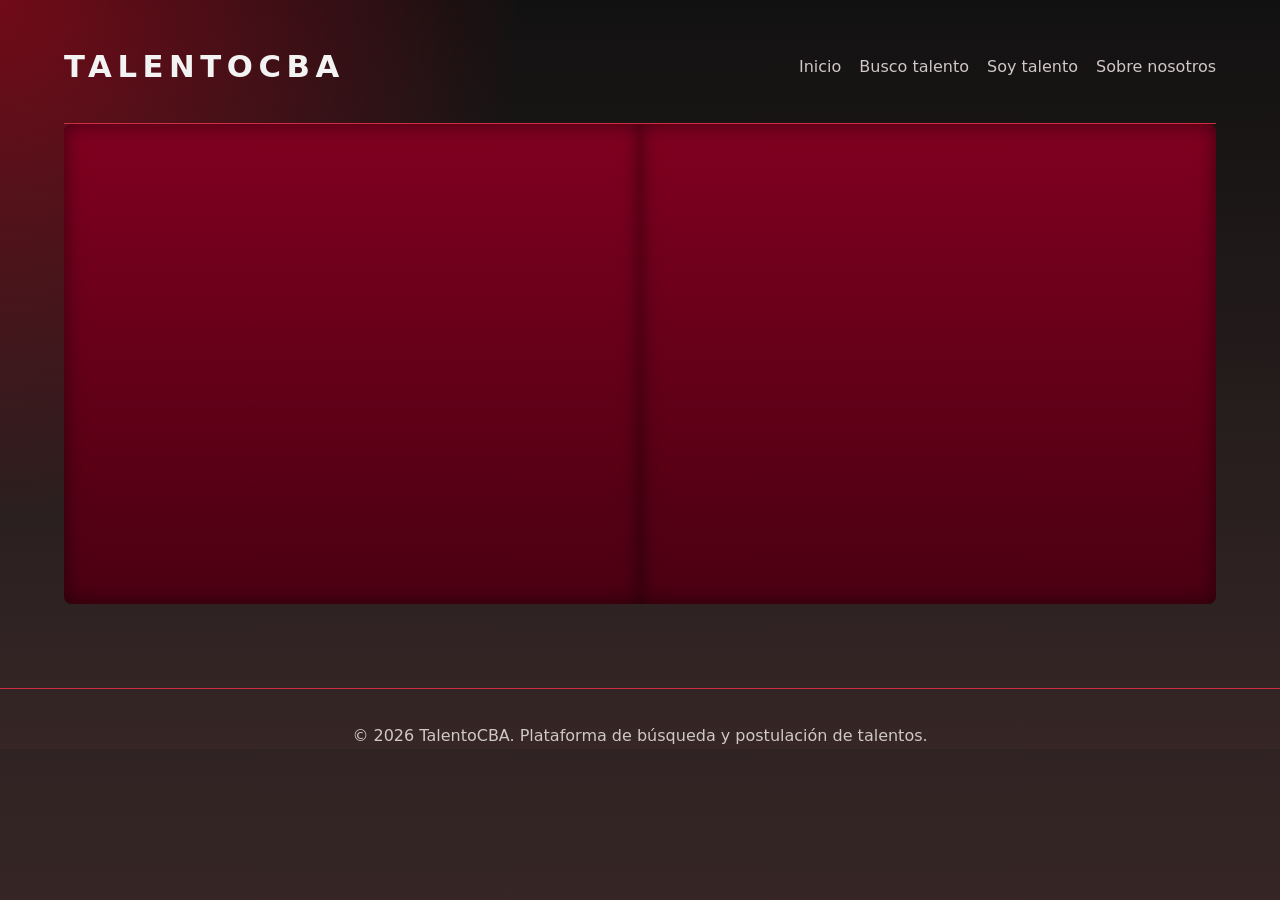
==== commit 386ed1b4: "eliminamos castings y ponemos enrutado de css" ====
--- a/index.html
+++ b/index.html
@@ -11,13 +11,12 @@
         <header class="site-header">
             <div class="brand">
                 <span class="brand-logo">TalentoCBA</span>
-                <p class="brand-tag">Casting & Talento</p>
             </div>
             <nav class="main-nav" aria-label="Navegación principal">
                 <a href="index.html" class="nav-link">Inicio</a>
                 <a href="busco-talento.html" class="nav-link">Busco talento</a>
                 <a href="soy-talento.html" class="nav-link">Soy talento</a>
-                <a href="castings.html" class="nav-link">Castings</a>
+                
                 <a href="sobre-nosotros.html" class="nav-link">Sobre nosotros</a>
             </nav>
         </header>
@@ -29,37 +28,29 @@
                 <div class="telon-hoja izquierda"></div>
                 <div class="telon-hoja derecha"></div>
                 
-                    <div class="contenido-escenario">
-                        <h3>¡El espectáculo está por comenzar!</h3>
-                        <p>Explorá los perfiles más destacados de la provincia.</p>
+                   
+                        <section class="page-section">
+                            <div class="section-header">
+                                <h1>Bienvenido a TalentoCBA</h1>
+                                <p>Selecciona una sección para comenzar: busca talento, regístrate como actor o conoce nuestro proyecto.</p>
+                            </div>
+
+                            <div class="panel">
+                                <nav class="home-links">
+                                    <ul>
+                                        <li><a class="nav-link" href="busco-talento.html">Busco talento</a></li>
+                                        <li><a class="nav-link" href="soy-talento.html">Soy talento</a></li>
+                                        
+                                        <li><a class="nav-link" href="sobre-nosotros.html">Sobre nosotros</a></li>
+                                    </ul>
+                                </nav>
+                            </div>
+                        </section>
                     </div>
 
             </div>
             
-            <section class="page-section">
-                <div class="section-header">
-                    <h1>Bienvenido a TalentoCBA</h1>
-                    <p>Selecciona una sección para comenzar: busca talento, regístrate como actor o conoce nuestro proyecto.</p>
-                </div>
 
-                <div class="panel">
-                    <nav class="home-links">
-                        <ul>
-                            <li><a class="nav-link" href="busco-talento.html">Busco talento</a></li>
-                            <li><a class="nav-link" href="soy-talento.html">Soy talento</a></li>
-                            <li><a class="nav-link" href="castings.html">Castings</a></li>
-                            <li><a class="nav-link" href="sobre-nosotros.html">Sobre nosotros</a></li>
-                        </ul>
-                    </nav>
-                </div>
-            </section>
-
-            <section class="page-section">
-                <div class="section-header">
-                    <h2>Acceso rápido</h2>
-                    <p>Usa el menú superior para navegar entre las páginas de la plataforma.</p>
-                </div>
-            </section>
         </main>
 
         <footer id="footer" class="site-footer">
--- a/css/style.css
+++ b/css/style.css
@@ -301,7 +301,7 @@
 .escenario-teatro {
   position: relative;
   width: 100%;
-  height: 200px;
+  height: 30rem;
   background-color: #1a1a1a;
   overflow: hidden;
   border-radius: 8px;
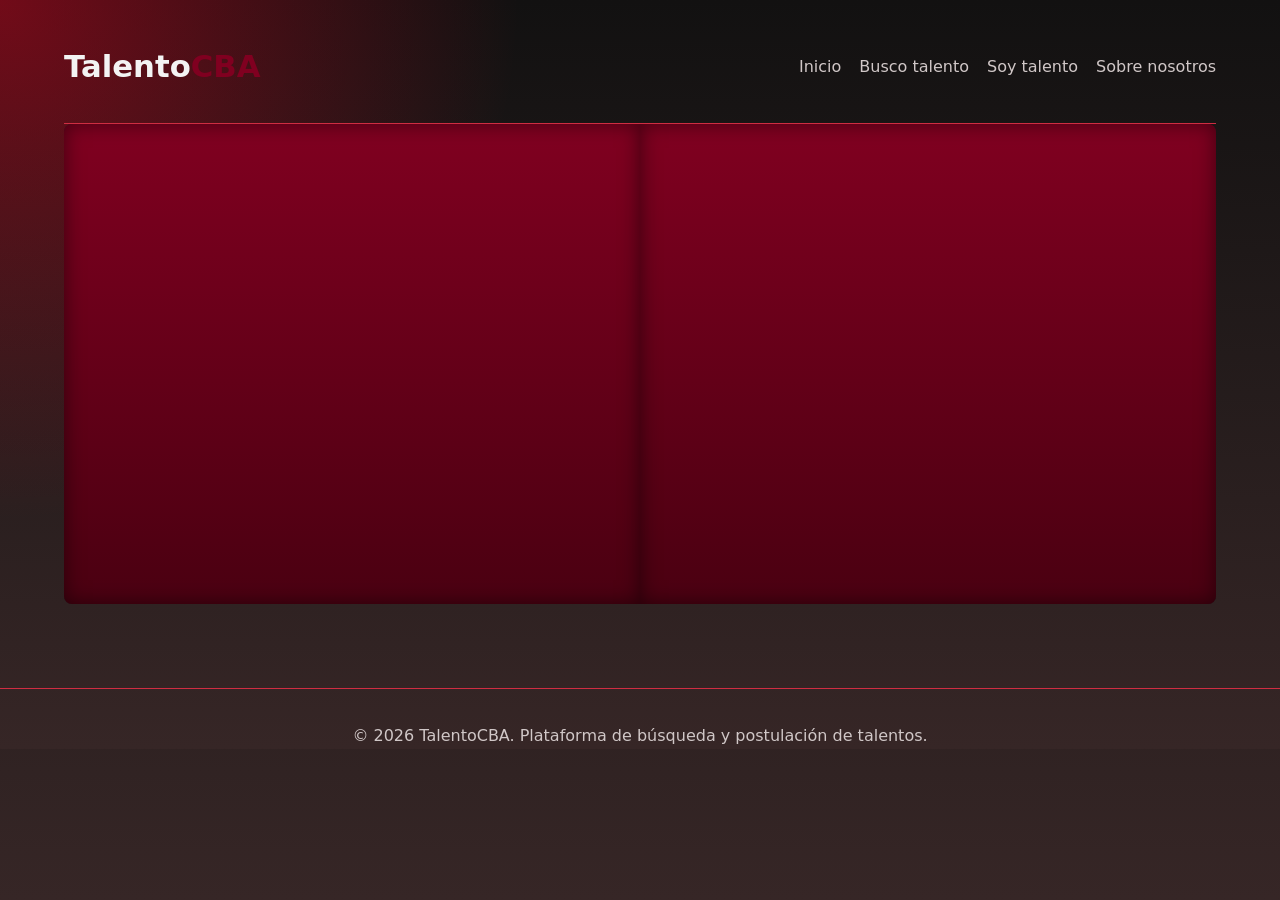
==== commit 8ae69b15: "se termino con pagina soy talento, completo el js y ahora vamos por busco talento." ====
--- a/index.html
+++ b/index.html
@@ -8,9 +8,9 @@
 </head>
 <body>
     <div class="app-shell">
-        <header class="site-header">
+        <header class="sitio-header">
             <div class="brand">
-                <span class="brand-logo">TalentoCBA</span>
+                <span class="brand-logo">Talento<span class="resalto-rojo">CBA</span></span>
             </div>
             <nav class="main-nav" aria-label="Navegación principal">
                 <a href="index.html" class="nav-link">Inicio</a>
@@ -31,11 +31,12 @@
                    
                         <section class="page-section">
                             <div class="section-header">
-                                <h1>Bienvenido a TalentoCBA</h1>
+                                <h1 class="bienvenida-index">Bienvenido/a a Talento<span class="resalto-rojo">CBA</span></h1>
+                                <p class="subtitulo-index">La plataforma autogestiva para actores, actrices y directores de Córdoba.<br> Tu próximo papel o tu próximo elenco empieza acá.</p>
                                 <p>Selecciona una sección para comenzar: busca talento, regístrate como actor o conoce nuestro proyecto.</p>
                             </div>
 
-                            <div class="panel">
+                            <div class="panel panel-index">
                                 <nav class="home-links">
                                     <ul>
                                         <li><a class="nav-link" href="busco-talento.html">Busco talento</a></li>
@@ -53,7 +54,7 @@
 
         </main>
 
-        <footer id="footer" class="site-footer">
+        <footer id="footer" class="sitio-footer">
             <p>© 2026 TalentoCBA. Plataforma de búsqueda y postulación de talentos.</p>
         </footer>
     </div>
--- a/css/style.css
+++ b/css/style.css
@@ -28,13 +28,18 @@
   display: none !important;
 }
 
+.resalto-rojo {
+  color: #800020;
+  font-weight: bold;
+}
+
 .app-shell {
   max-width: 1200px;
   margin: 0 auto;
   padding: 24px;
 }
 
-.site-header {
+.sitio-header {
   display: flex;
   flex-wrap: wrap;
   justify-content: space-between;
@@ -52,10 +57,7 @@
 
 .brand-logo {
   font-size: clamp(1.8rem, 2.4vw, 2.4rem);
-  letter-spacing: 0.18em;
-  text-transform: uppercase;
-  font-weight: 800;
-  color: gradient(rgba(13, 141, 66, 0.478)) from 0% to 100% via #b11226;
+  font-weight: 700;
 }
 
 .brand-tag {
@@ -134,12 +136,68 @@
   border-radius: 20px;
 }
 
-.site-footer {
+.registro-contenedor {
+  display: flex;
+  gap: 24px;
+  align-items: flex-start;
+  flex-wrap: wrap;
+}
+
+.registro-contenedor > .formulario-panel,
+.registro-contenedor > .vista-modelo {
+  flex: 1;
+  min-width: 320px;
+}
+
+.vista-modelo {
+  display: flex;
+  flex-direction: column;
+  gap: 20px;
+}
+
+.vista-modelo-cabecera {
+  display: flex;
+  flex-direction: column;
+  gap: 8px;
+}
+
+.tarjeta-modelo {
+  display: grid;
+  gap: 16px;
+  padding: 20px;
+  background: rgba(255, 255, 255, 0.04);
+  border: 1px solid rgba(255, 255, 255, 0.08);
+  border-radius: 20px;
+}
+
+.tarjeta-avatar {
+  min-height: 220px;
+  border-radius: 18px;
+  background: rgba(255, 255, 255, 0.06);
+  display: flex;
+  align-items: center;
+  justify-content: center;
+  color: #d0c7c7;
+  font-weight: 700;
+  overflow: hidden;
+}
+
+.panel-index {
+  display: flex;
+  justify-content: center;
+  align-items: center;
+}
+
+.sitio-footer {
   margin: 40px 0 20px;
   padding-top: 18px;
   color: #d0c7c7;
   border-top: 1px solid rgb(207, 45, 66);
   text-align: center;
+}
+
+.registro-panel {
+  width: 100%;
 }
 
 .form-grid {
@@ -177,22 +235,14 @@
   gap: 20px;
 }
 
+.formulario-panel {
+  display: grid;
+  gap: 20px;
+  width: 100%;
+}
+
 .form-panel .form-group {
   max-width: 520px;
-}
-
-.skill-group {
-  border: 1px solid rgba(255, 255, 255, 0.08);
-  border-radius: 18px;
-  padding: 18px;
-  background: rgba(255, 255, 255, 0.02);
-}
-
-.skill-group legend {
-  padding: 0 8px;
-  margin-left: 4px;
-  color: #f3f3f3;
-  font-weight: 600;
 }
 
 .checkbox-inline {
@@ -207,7 +257,22 @@
   accent-color: #b11226;
 }
 
-.btn-submit {
+.radio-inline {
+  display: flex;
+  flex-direction: row;
+  align-items: center;
+  gap: 0;
+  padding: 10px 0;
+  color: #d0c7c7;
+}
+.radio-inline input {
+  width: auto;
+  accent-color: #b11226;
+  flex-shrink: 0;
+  margin-right: 8px;
+}
+
+.btn-enviar {
   width: fit-content;
   padding: 14px 30px;
   border: none;
@@ -218,9 +283,51 @@
   cursor: pointer;
   transition: transform 0.2s ease, box-shadow 0.2s ease;
 }
-.btn-submit:hover, .btn-submit:focus-visible {
+.btn-enviar:hover, .btn-enviar:focus-visible {
   transform: translateY(-1px);
   box-shadow: 0 18px 35px rgba(39, 174, 96, 0.18);
+}
+
+.grupo-habilidades {
+  display: grid;
+  gap: 12px;
+  padding: 18px;
+  border: 1px solid rgba(255, 255, 255, 0.08);
+  border-radius: 18px;
+  background: rgba(255, 255, 255, 0.02);
+}
+
+.tarjeta-detalle {
+  display: grid;
+  gap: 6px;
+}
+
+.tarjeta-etiqueta {
+  font-size: 0.85rem;
+  color: #d0c7c7;
+  text-transform: uppercase;
+  letter-spacing: 0.12em;
+}
+
+.tarjeta-texto {
+  color: #f3f3f3;
+  min-height: 1.4rem;
+}
+
+.tarjeta-habilidades {
+  list-style: none;
+  margin: 0;
+  padding: 0;
+  display: grid;
+  gap: 8px;
+}
+
+.tarjeta-habilidades li {
+  padding: 10px 14px;
+  border-radius: 999px;
+  background: rgba(29, 214, 106, 0.12);
+  color: #e7fbef;
+  font-size: 0.92rem;
 }
 
 .actor-grid {
@@ -343,6 +450,20 @@
   width: 0%;
 }
 
+.section-header .subtitulo-index {
+  font-size: 1.25rem;
+  color: #e19292;
+  margin-top: 10px;
+  text-align: center;
+  margin-bottom: 20px;
+}
+
+.section-header .bienvenida-index {
+  font-size: 2.5rem;
+  margin: 0;
+  text-align: center;
+}
+
 @media (max-width: 1100px) {
   .app-shell {
     padding: 20px;
@@ -359,7 +480,7 @@
   .form-grid {
     grid-template-columns: 1fr;
   }
-  .site-header {
+  .sitio-header {
     flex-direction: column;
     align-items: flex-start;
   }
@@ -371,6 +492,14 @@
   }
   .brand-logo {
     font-size: 1.6rem;
+  }
+  .registro-contenedor {
+    flex-direction: column;
+  }
+  .registro-contenedor > .formulario-panel,
+  .registro-contenedor > .vista-modelo {
+    min-width: 100%;
+    width: 100%;
   }
 }
 @media (max-width: 700px) {
